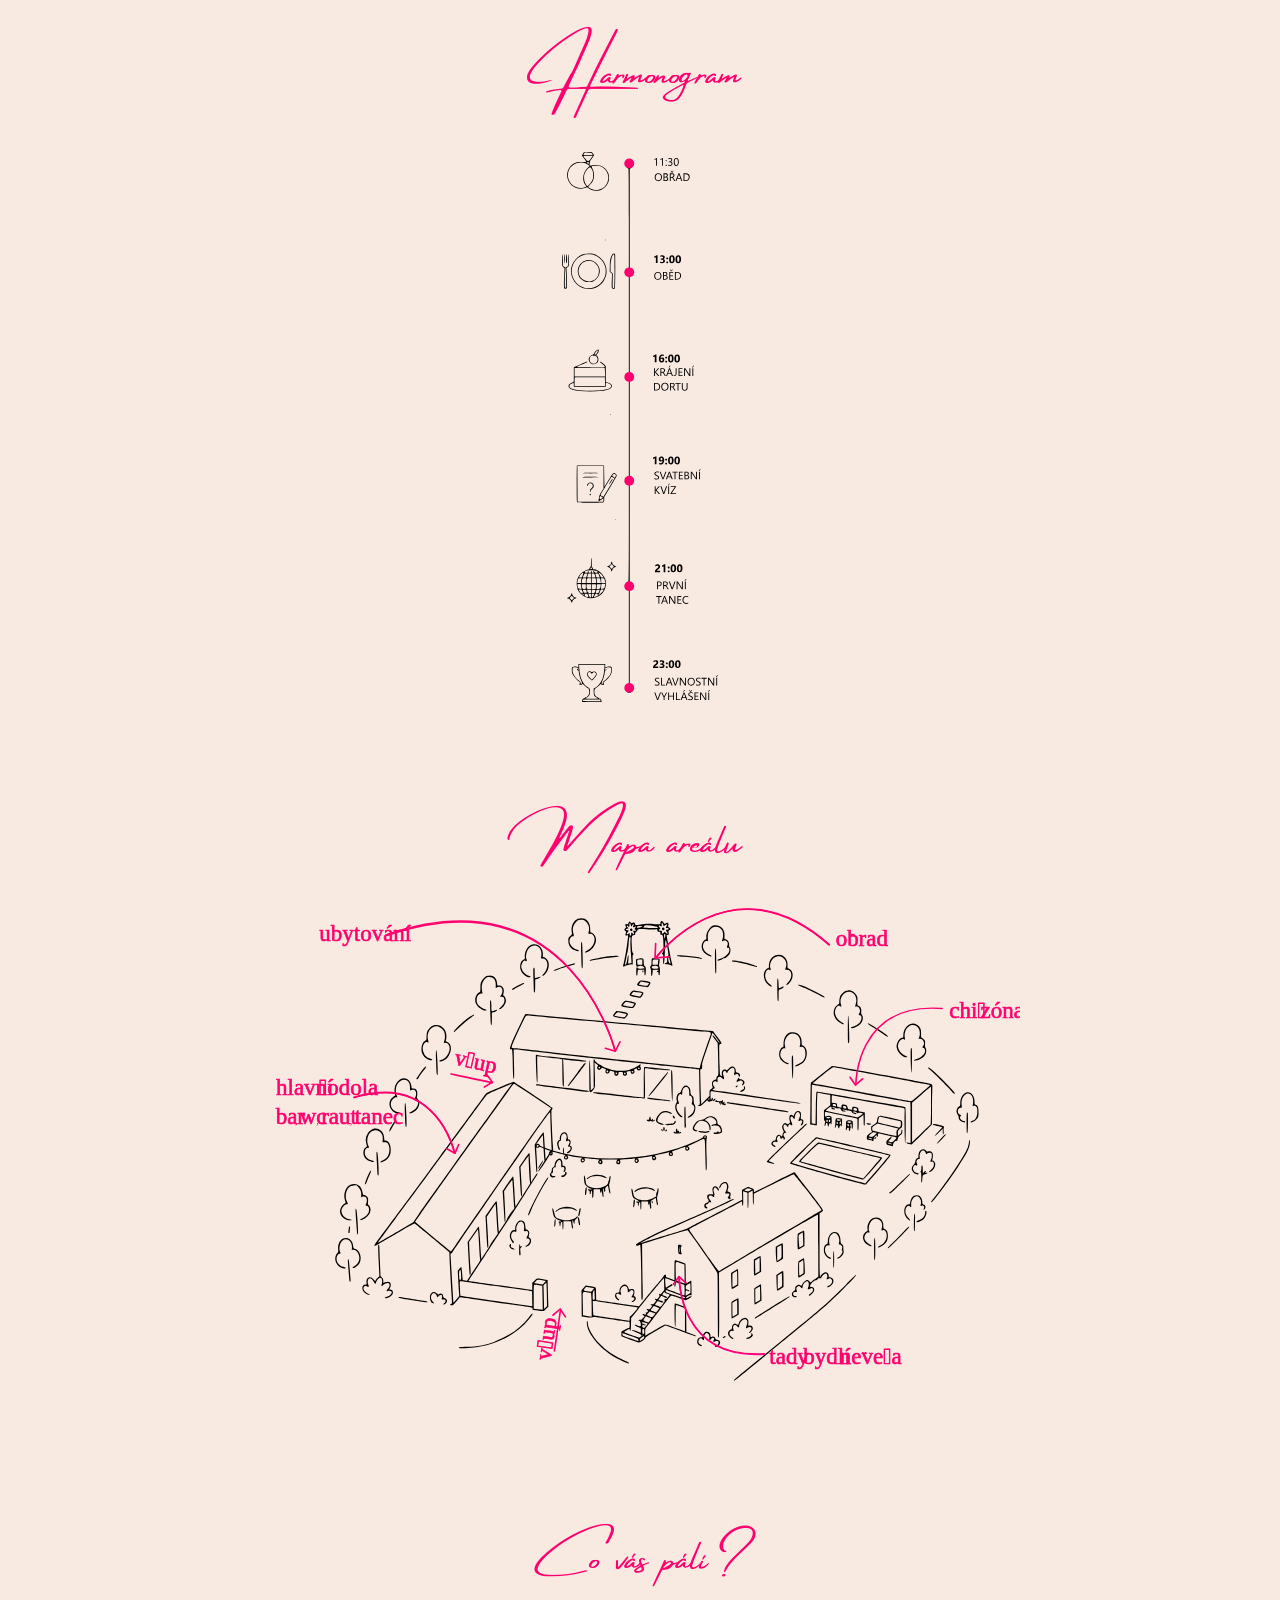
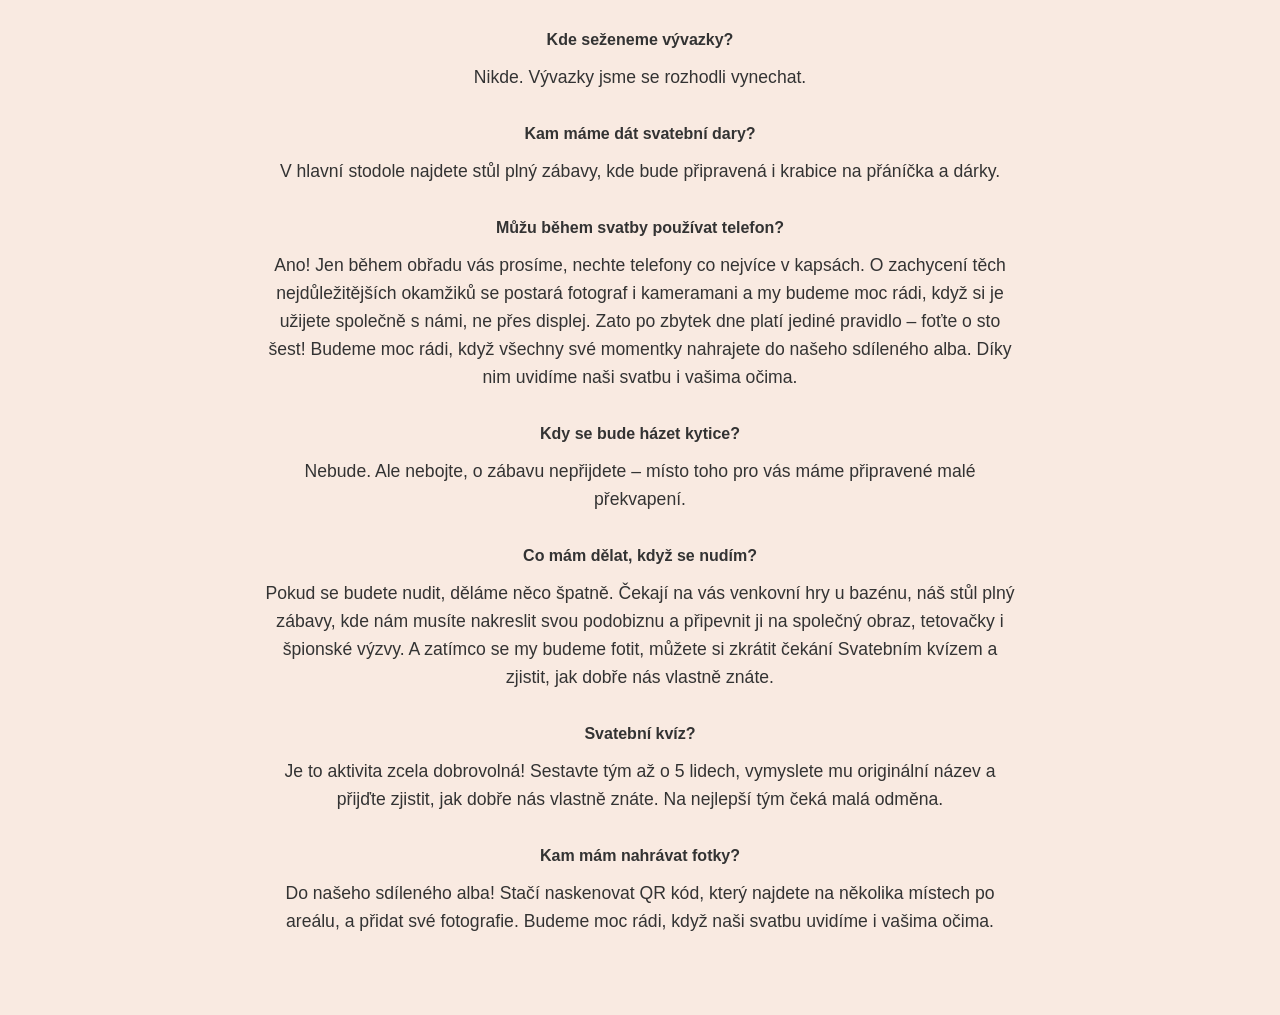
==== svatebni-den/index.html @ d49ce348 "Add FAQ page" ====
<!DOCTYPE html>
<html lang="cs">
<head>
    <meta charset="UTF-8">
    <meta name="viewport" content="width=device-width, initial-scale=1.0">
    <title>Filip & Lucka | Budeme se brát!</title>
    <link rel="stylesheet" href="../style.css?v=1">
    <link rel="stylesheet" href="https://cdnjs.cloudflare.com/ajax/libs/font-awesome/6.5.1/css/all.min.css">
    <link rel="icon" type="image/svg+xml"
          href="data:image/svg+xml,<svg xmlns=%22http://www.w3.org/2000/svg%22 viewBox=%220 0 24 24%22 fill=%22%23ff006e%22><path d=%22M12 21.35l-1.45-1.32C5.4 15.36 2 12.28 2 8.5 2 5.42 4.42 3 7.5 3c1.74 0 3.41.81 4.5 2.09C13.09 3.81 14.76 3 16.5 3 19.58 3 22 5.42 22 8.5c0 3.78-3.4 6.86-8.55 11.54L12 21.35z%22/></svg>">
</head>
<body>

<main class="container">


    <section class="wedding-section section-centered">
        <h2 class="font-amsterdam">Harmonogram</h2>
        <div class="section-content mt-mobile">
            <img class="img-tall mt-40" src="../images/schedule.svg" alt="harmonogram">
        </div>
    </section>
    <section class="wedding-section section-centered">
        <h2 class="font-amsterdam">Mapa areálu</h2>
        <div class="section-content mt-mobile">
            <img src="../images/map.svg" alt="mapa">
        </div>
    </section>

    <section class="wedding-section section-centered">
        <h2 class="font-amsterdam">Co vás pálí?</h2>
        <div class="section-content mt-mobile">
            <div class="text">
                <h3 class="faq-question">Kde seženeme vývazky?</h3>
                Nikde. Vývazky jsme se rozhodli vynechat.
                <h3 class="faq-question">Kam máme dát svatební dary?</h3>
                V hlavní stodole najdete stůl plný zábavy, kde bude připravená i krabice na přáníčka a dárky.
                <h3 class="faq-question">Můžu během svatby používat telefon?</h3>
                Ano! Jen během obřadu vás prosíme, nechte telefony co nejvíce v kapsách. O zachycení těch
                nejdůležitějších okamžiků se postará fotograf i kameramani a my budeme moc rádi, když si je
                užijete společně s námi, ne přes displej.
                Zato po zbytek dne platí jediné pravidlo – foťte o sto šest! Budeme moc rádi, když všechny své
                momentky nahrajete do našeho sdíleného alba. Díky nim uvidíme naši svatbu i vašima očima.

                <h3 class="faq-question">Kdy se bude házet kytice?</h3>

                Nebude. Ale nebojte, o zábavu nepřijdete – místo toho pro vás máme připravené malé
                překvapení.
                <h3 class="faq-question">Co mám dělat, když se nudím?</h3>
                Pokud se budete nudit, děláme něco špatně. Čekají na vás venkovní hry u bazénu, náš stůl plný
                zábavy, kde nám musíte nakreslit svou podobiznu a připevnit ji na společný obraz, tetovačky i
                špionské výzvy. A zatímco se my budeme fotit, můžete si zkrátit čekání Svatebním kvízem a
                zjistit, jak dobře nás vlastně znáte.
                <h3 class="faq-question">Svatební kvíz?</h3>
                Je to aktivita zcela dobrovolná! Sestavte tým až o 5 lidech, vymyslete mu originální název a
                přijďte zjistit, jak dobře nás vlastně znáte. Na nejlepší tým čeká malá odměna.
                <h3 class="faq-question">Kam mám nahrávat fotky?</h3>
                Do našeho sdíleného alba! Stačí naskenovat QR kód, který najdete na několika místech po
                areálu, a přidat své fotografie. Budeme moc rádi, když naši svatbu uvidíme i vašima očima.
            </div>
        </div>
    </section>

</main>

</body>
</html>
---- style.css ----
@font-face {
    font-family: 'Amsterdam Four';
    src: url('fonts/AmsterdamFour.ttf') format('truetype');
    font-weight: normal;
    font-style: normal;
}

:root {
    --primary-color: #ff006e;
    --text-color: #333;
    --bg-color: #f9eae1;
    --max-width: 800px;
}

body {
    margin: 0;
    padding: 0;
    background-color: var(--bg-color);
    color: var(--text-color);
    font-family: 'Segoe UI', Tahoma, Geneva, Verdana, sans-serif;
    line-height: 1.6;
}

.container {
    width: 100%;
    max-width: var(--max-width);
    margin: 0 auto;
    padding: 0 20px;
    box-sizing: border-box;
}

.font-amsterdam {
    font-family: 'Amsterdam Four', cursive;
    font-weight: normal;
}

.hero {
    text-align: center;
    padding: 60px 0px 20px 0px;
}

.hero h1 {
    font-size: 3.5rem;
    margin-bottom: 20px;
    color: var(--primary-color);
}

.hero .image-wrapper img {
    width: 100%;
    height: auto;
    border-radius: 5px;
}

.hero-date {
    font-size: 1.3rem;
    margin-top: 20px;
    font-weight: bold;
}

/* Obecné sekce */
.wedding-section {
    margin-bottom: 80px;
    text-align: center;
}

.wedding-section h2 {
    font-size: 2.5rem;
    color: var(--primary-color);
    margin-bottom: 15px;
}

.section-content img {
    width: 100%;
    height: auto;
    border-radius: 8px;
    margin-bottom: 20px;
}

.section-content .text {
    font-size: 1.1rem;
    text-align: center;
}

.btn-primary {
    display: inline-block;
    padding: 12px 24px;
    border: 2px solid var(--primary-color);
    background-color: var(--bg-color);
    color: var(--primary-color);
    text-decoration: none;
    font-weight: bold;
    letter-spacing: 1px;
    transition: all 0.3s ease;
    text-transform: uppercase;
    font-size: 0.9rem;
    margin-top: 25px;
}

.btn-primary:hover {
    background-color: var(--primary-color);
    color: var(--bg-color);
}

.map-link {
    display: inline-block;
    text-decoration: none;
    color: var(--primary-color);
    font-weight: bold;
    margin-top: 10px;
}

.hero-layout {
    position: relative;
    width: 100%;
}

.image-wrapper {
    width: 100%;
}

.image-wrapper img {
    width: 100%;     /* Roztáhne obrázek na celou šířku containeru */
    height: auto;
    display: block;
}

.responsive-image img {
    width: 100%;
    height: auto;
    border-radius: 8px; /* Pokud používáš zaoblení */
}

.section-title {
    display: flex;
    align-items: center;
    justify-content: center;
    gap: 15px; /* Mezera mezi textem a ikonou */
}

.icon-link {
    color: var(--primary-color);
    font-size: 1.5rem; /* Velikost ikony */
    text-decoration: none;
    transition: opacity 0.3s;
}

.icon-link:hover {
    opacity: 0.7;
}

footer {
    padding: 20px;
    text-align: center;
    background: var(--bg-color);
    margin-top: 20px;
    color: var(--primary-color);
}

@media (min-width: 768px) {
    .section-content {
        display: flex;
        align-items: center;
        gap: 40px;
        text-align: left;
    }
    
    .section-content img {
        width: 45%;
        margin-bottom: 0;
    }

    .section-content .text {
        text-align: justify;
    }

    .wedding-section:nth-of-type(even) .section-content {
        flex-direction: row-reverse;
    }
}

@media (max-width: 767px) {
    .mt-mobile {
        margin-top: 30px !important; /* Uprav si velikost (20px) podle potřeby */
    }
}

.img-centered {
    display: block;
    width: 50%;
    height: auto;
    margin-left: auto;
    margin-right: auto;
    border-radius: 8px;
}

@media (max-width: 767px) {
    .img-centered {
        width: 80%;
    }
}

.list-clean {
    list-style-type: none; /* Odstraní tečky */
    padding: 0;            /* Odstraní odsazení zleva */
    margin: 20px 0;        /* Mezera nad a pod celým seznamem */
}

.list-clean li {
    margin-bottom: 10px;   /* Mezera mezi jednotlivými řádky */
    display: block;        /* Jistota, že každý bod bude na novém řádku */
}

.section-centered .section-content {
    flex-direction: column !important; /* Vynutí směr pod sebe i na desktopu */
    align-items: center;              /* Vycentruje obrázek i text horizontálně */
    text-align: center;               /* Vycentruje samotný text */
}

.section-centered .section-content img {
    width: 100%;                       /* Nebo např. 60-80% pokud nechceš obrázek obří */
    margin-bottom: 20px;
}

.section-centered .section-content .text {
    text-align: center;                /* Jistota, že text v divu zůstane na střed */
}

.img-tall {
    display: block !important;
    height: 550px !important;    /* Vynutíme pevnou výšku */
    max-height: 560px !important;/* Pojistka pro maximální výšku */
    width: auto !important;      /* Dopopočítá šířku k 400px výšce */
    max-width: 100% !important;  /* Zamezí přetečení na velmi malých displejích */
    margin-left: auto !important;/* Vycentrování zleva */
    margin-right: auto !important;/* Vycentrování zprava */
}

/* Úprava pro mobilní telefony */
@media (max-width: 767px) {
    .img-tall {
        height: 450px !important; /* Na mobilu bude ještě menší */
    }
}

.mt-40 {
    margin-top: 40px;
}

.faq-question {
    text-align: center;     /* Vycentrování nadpisu */
    font-size: 1rem;      /* Odpovídá menšímu nadpisu (přibližně původní h5) */
    font-weight: 600;       /* Tučné písmo */
    margin-top: 30px;       /* Odsazení od předchozí otázky/odstavce */
    margin-bottom: 10px;    /* Mezera mezi otázkou a odpovědí */
    color: #333;            /* Případně uprav podle své barevné palety */
}
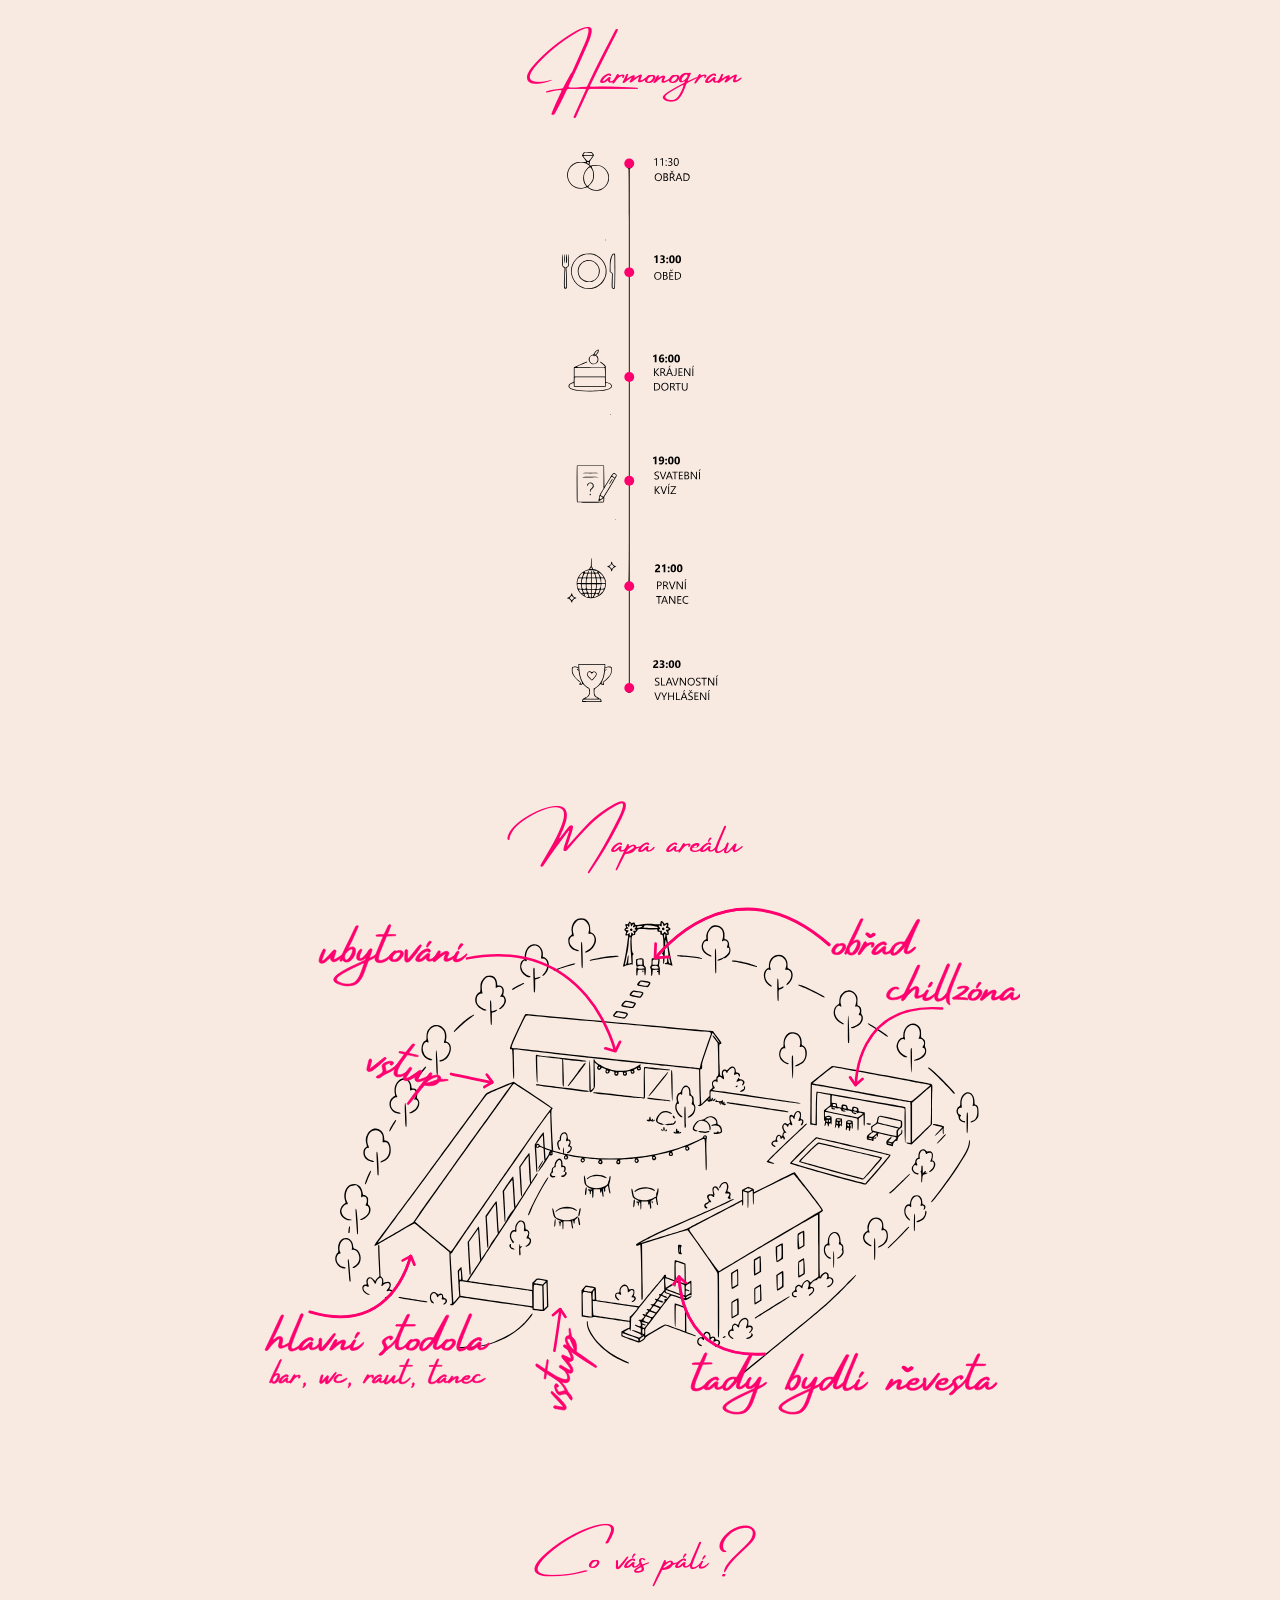
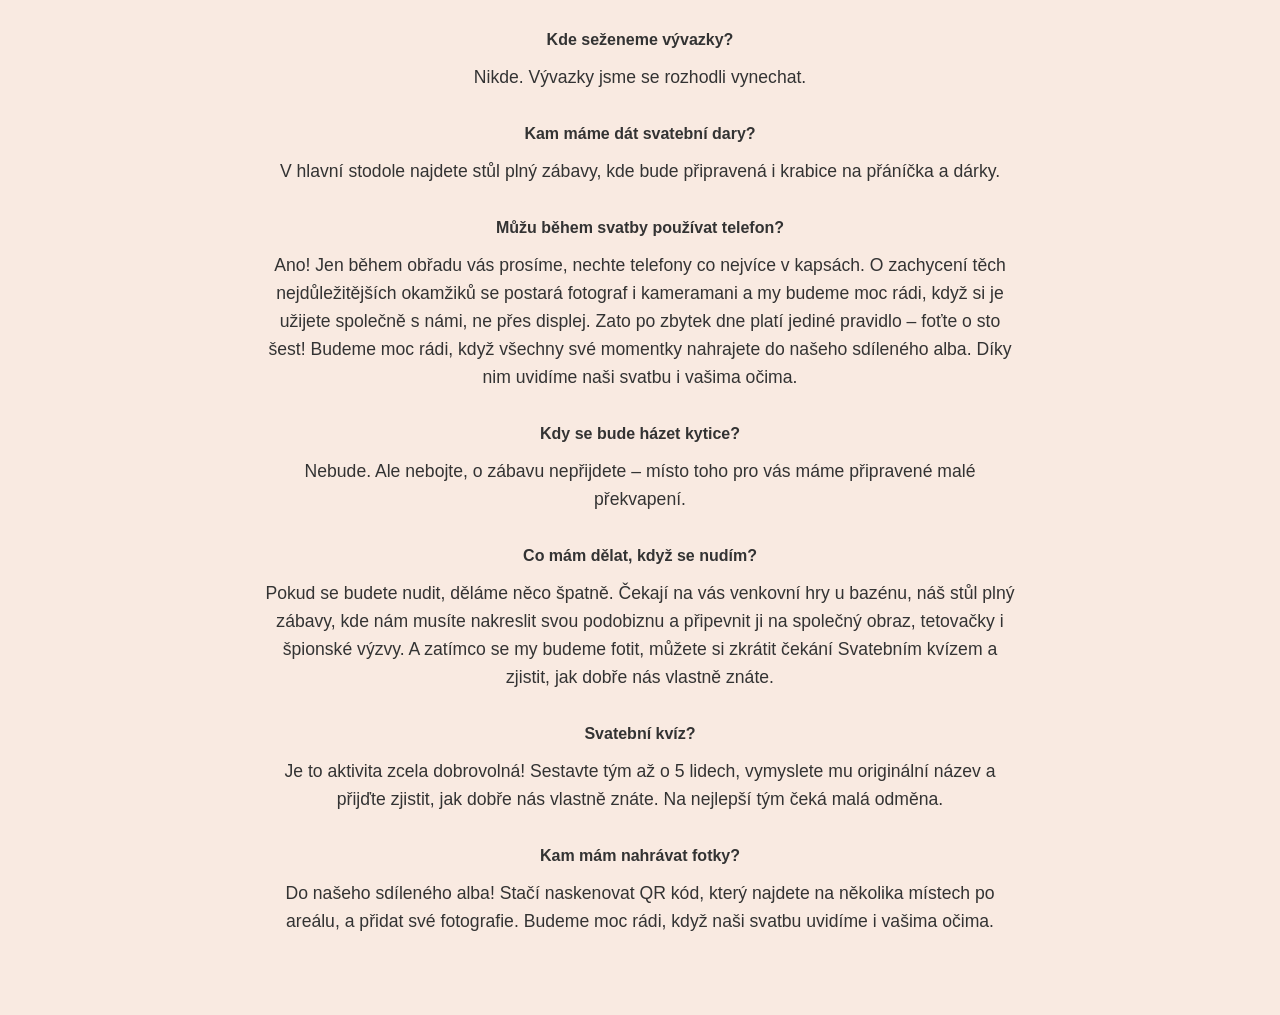
==== commit c29c9a0c: "Add map2" ====
--- a/svatebni-den/index.html
+++ b/svatebni-den/index.html
@@ -23,7 +23,7 @@
     <section class="wedding-section section-centered">
         <h2 class="font-amsterdam">Mapa areálu</h2>
         <div class="section-content mt-mobile">
-            <img src="../images/map.svg" alt="mapa">
+            <img src="../images/map2.svg" alt="mapa">
         </div>
     </section>
 
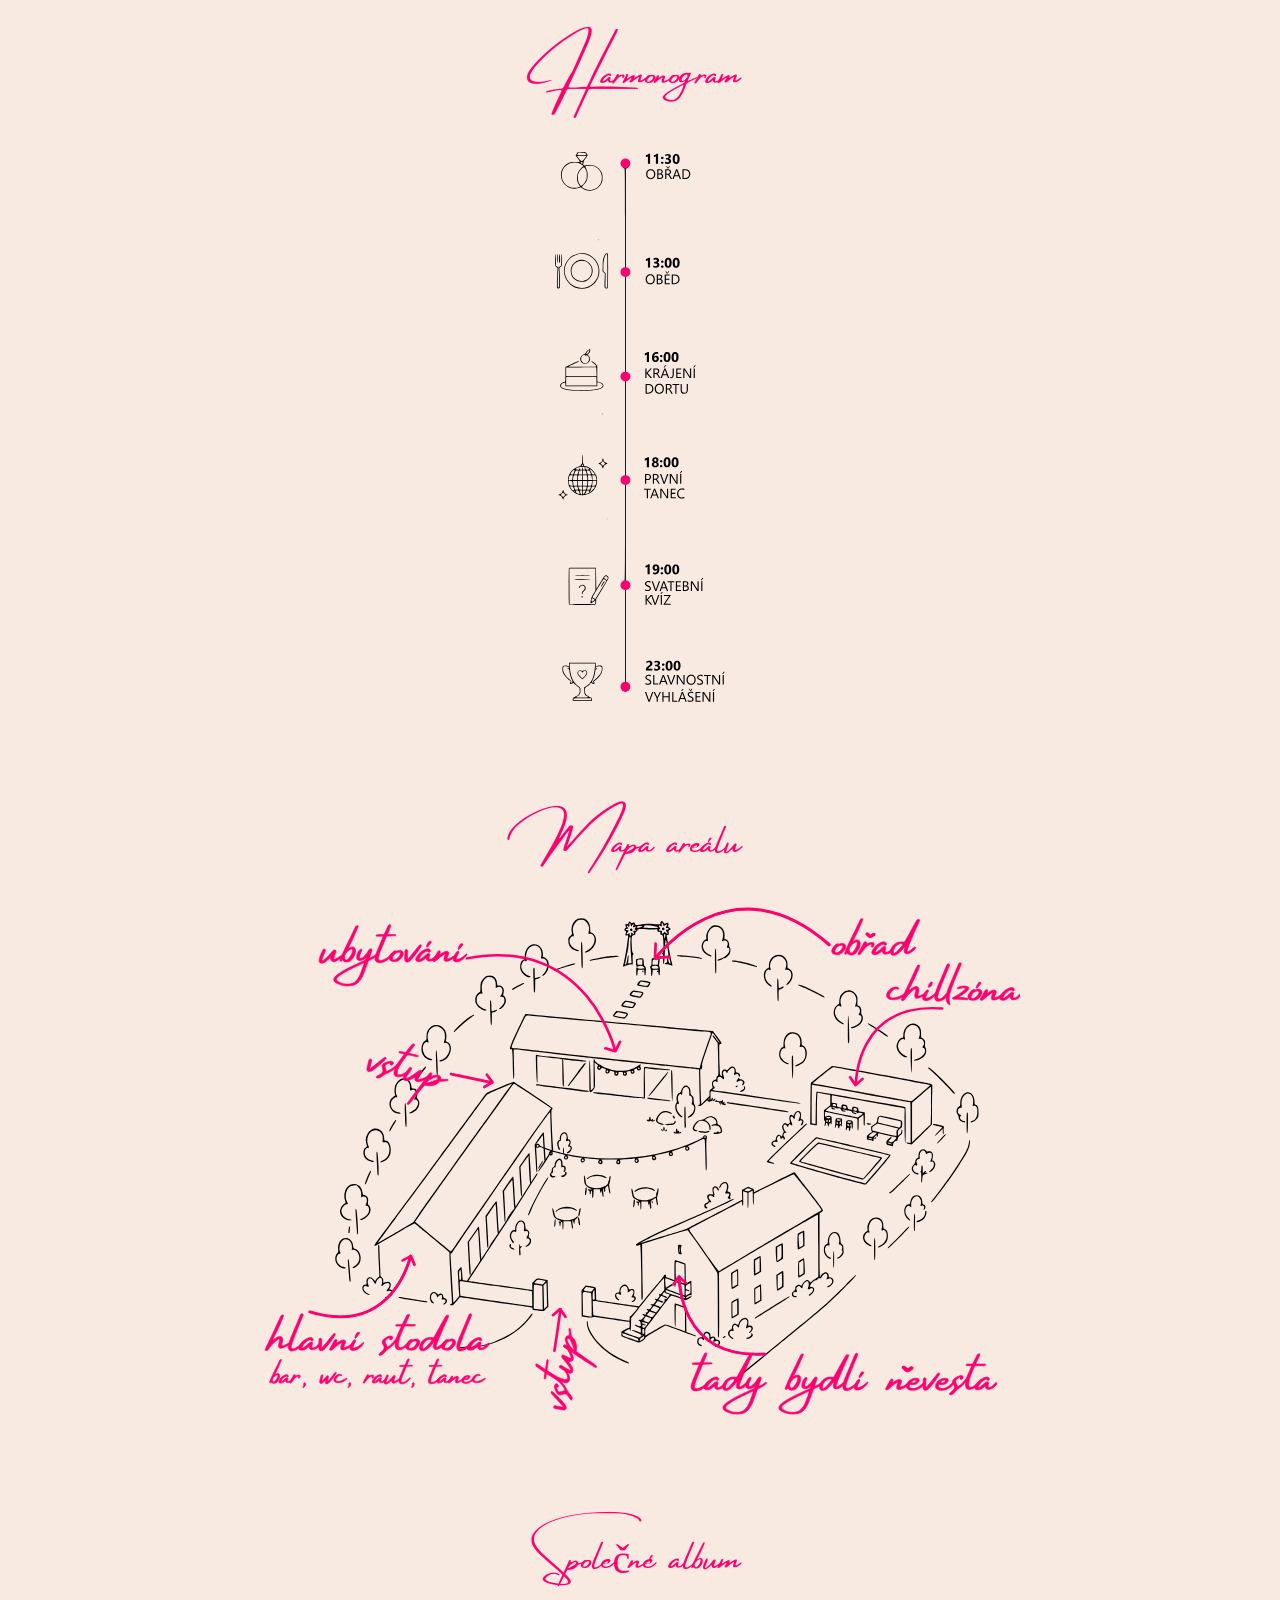
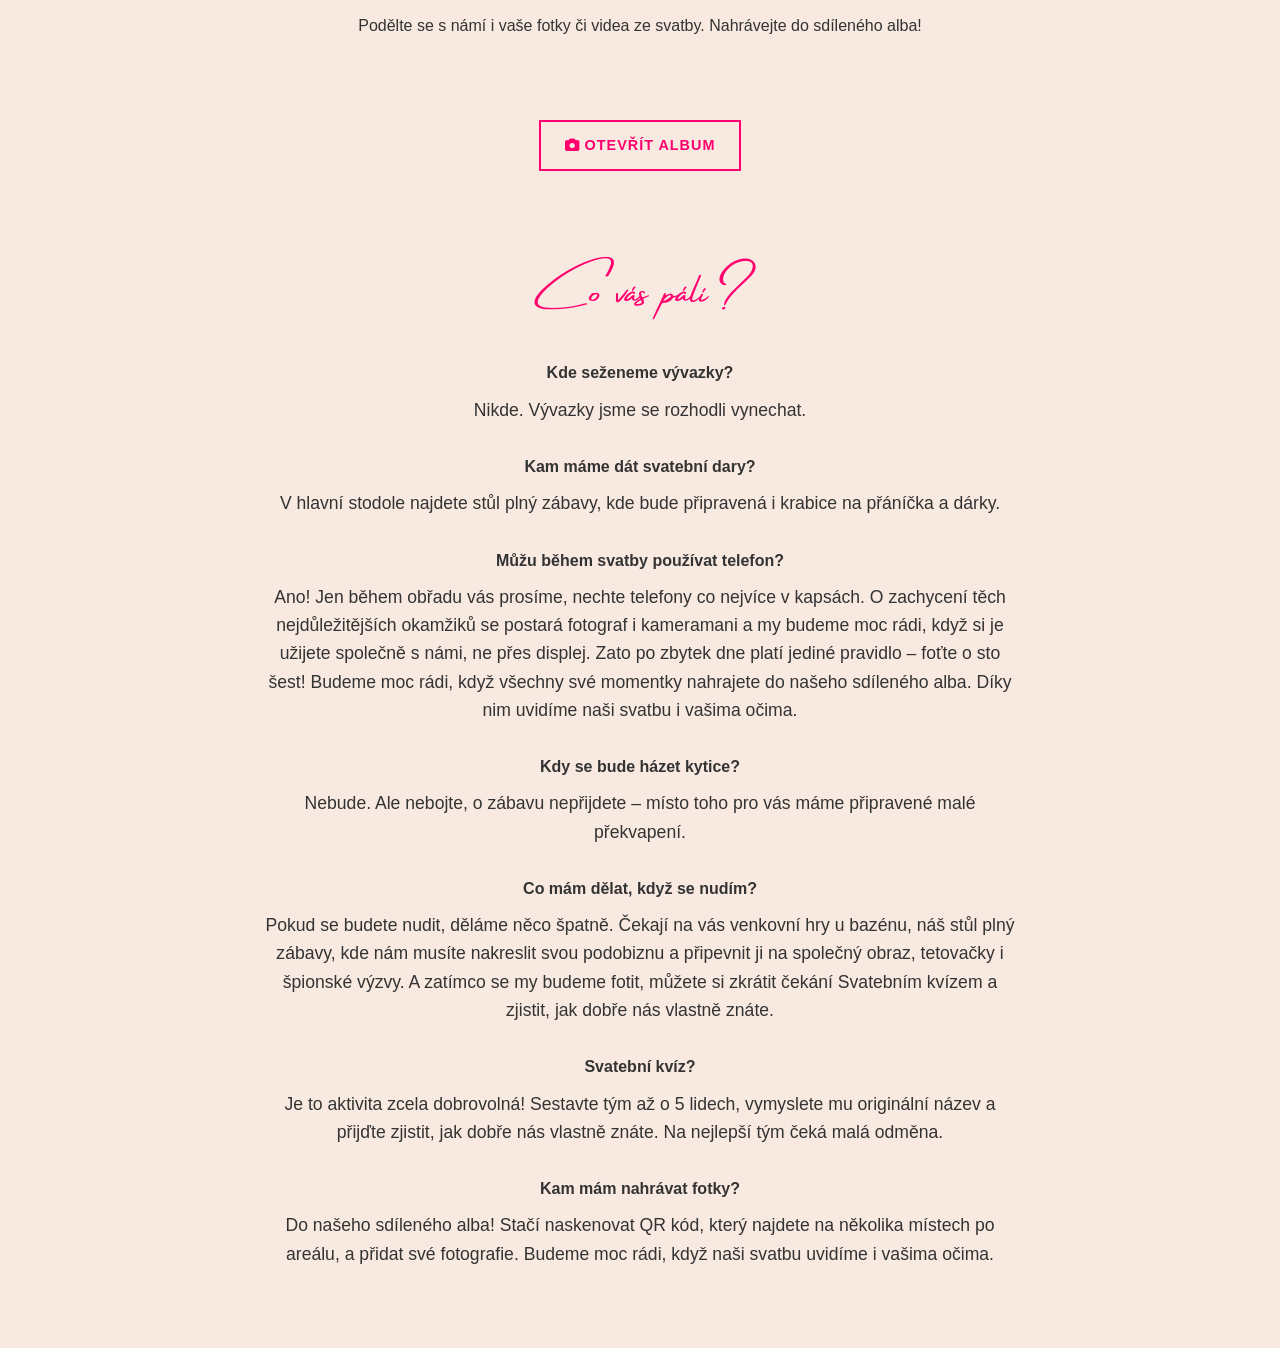
==== commit 96cc5369: "Update map and schedule" ====
--- a/svatebni-den/index.html
+++ b/svatebni-den/index.html
@@ -23,7 +23,17 @@
     <section class="wedding-section section-centered">
         <h2 class="font-amsterdam">Mapa areálu</h2>
         <div class="section-content mt-mobile">
-            <img src="../images/map2.svg" alt="mapa">
+            <img src="../images/map.svg" alt="mapa">
+        </div>
+    </section>
+
+    <section class="wedding-section section-centered">
+        <h2 class="font-amsterdam">Společné album</h2>
+        <div class="section-content">
+            <p>Podělte se s námí i vaše fotky či videa ze svatby. Nahrávejte do sdíleného alba!</p>
+            <a href="https://fotodrop.cz/svatba-lucky-a-filipa-3xei#k=b-VMkNWcg8LGa0zCY7gOYqbxXrFPId4KEsQS0fv6kxE" target="_blank" class="btn-primary">
+                <i class="fa-solid fa-camera"></i> Otevřít album
+            </a>
         </div>
     </section>
 
--- a/style.css
+++ b/style.css
@@ -238,7 +238,7 @@
 /* Úprava pro mobilní telefony */
 @media (max-width: 767px) {
     .img-tall {
-        height: 450px !important; /* Na mobilu bude ještě menší */
+        height: 480px !important; /* Na mobilu bude ještě menší */
     }
 }
 
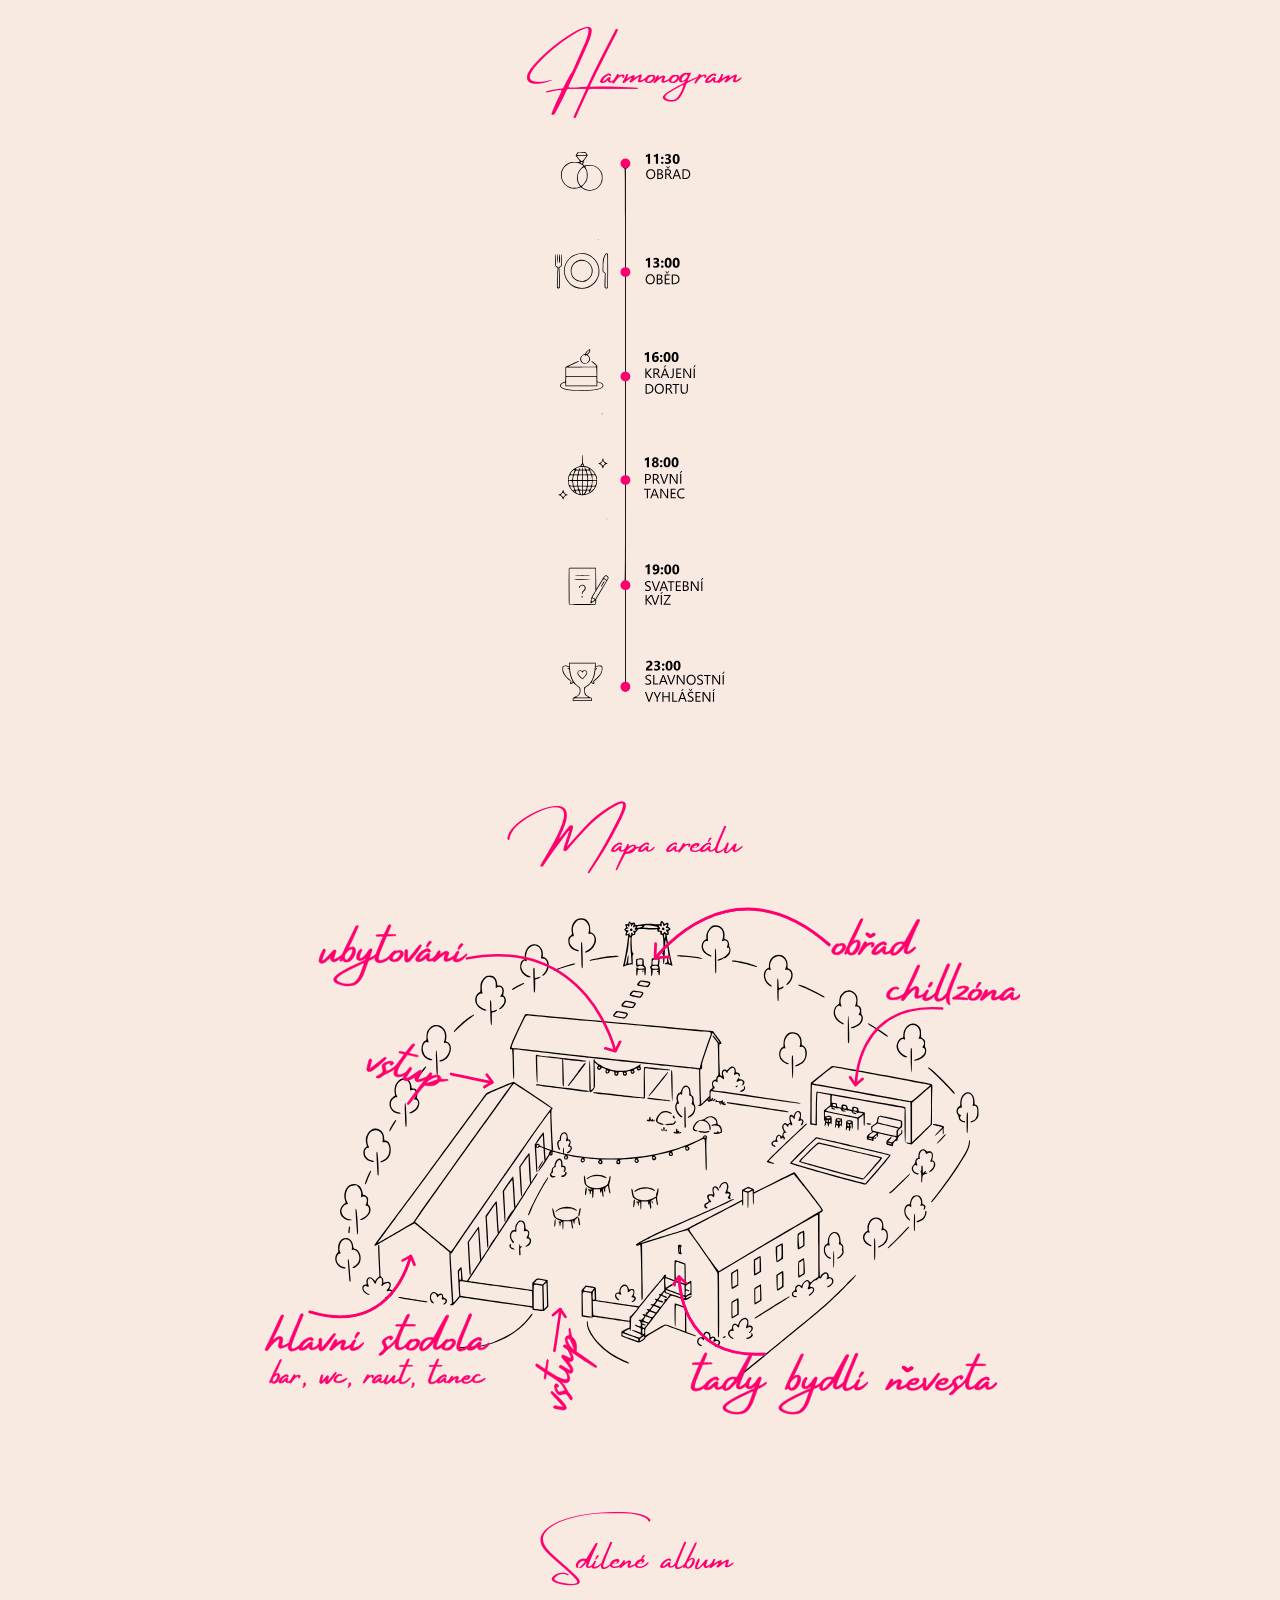
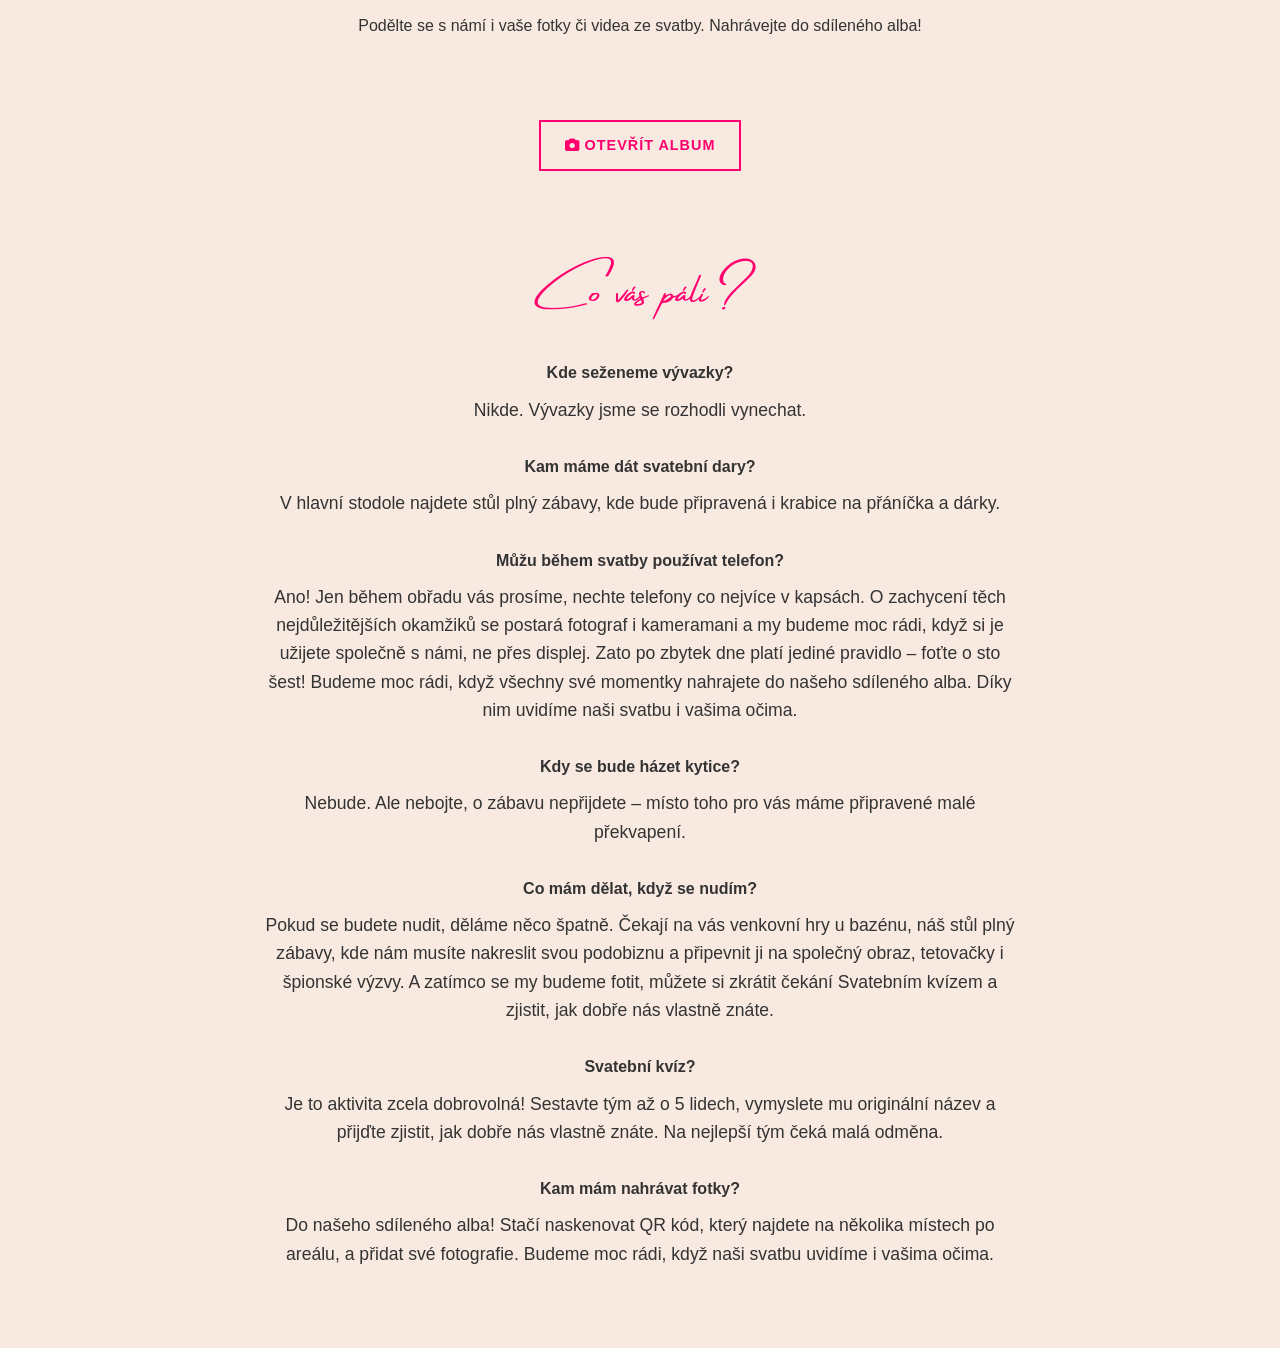
==== commit ebcc46af: "Change title" ====
--- a/svatebni-den/index.html
+++ b/svatebni-den/index.html
@@ -28,7 +28,7 @@
     </section>
 
     <section class="wedding-section section-centered">
-        <h2 class="font-amsterdam">Společné album</h2>
+        <h2 class="font-amsterdam">Sdílené album</h2>
         <div class="section-content">
             <p>Podělte se s námí i vaše fotky či videa ze svatby. Nahrávejte do sdíleného alba!</p>
             <a href="https://fotodrop.cz/svatba-lucky-a-filipa-3xei#k=b-VMkNWcg8LGa0zCY7gOYqbxXrFPId4KEsQS0fv6kxE" target="_blank" class="btn-primary">
